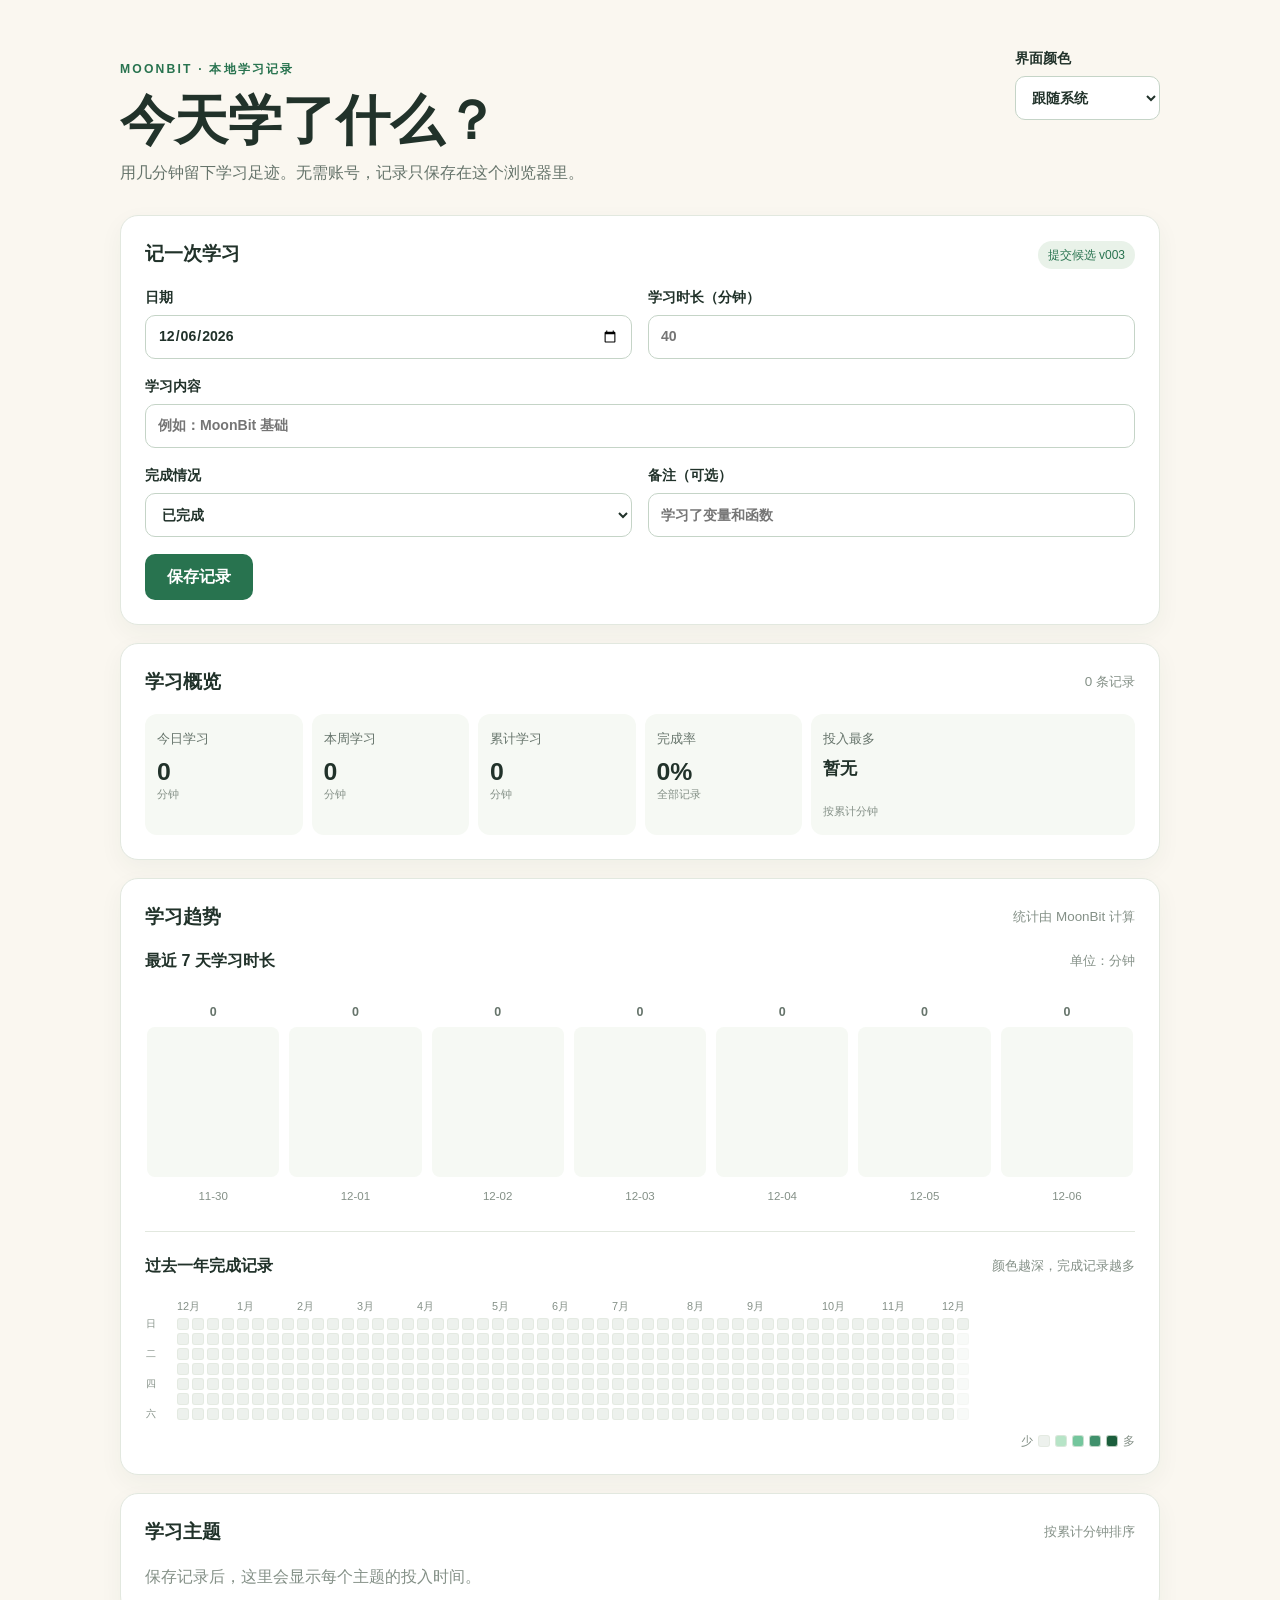
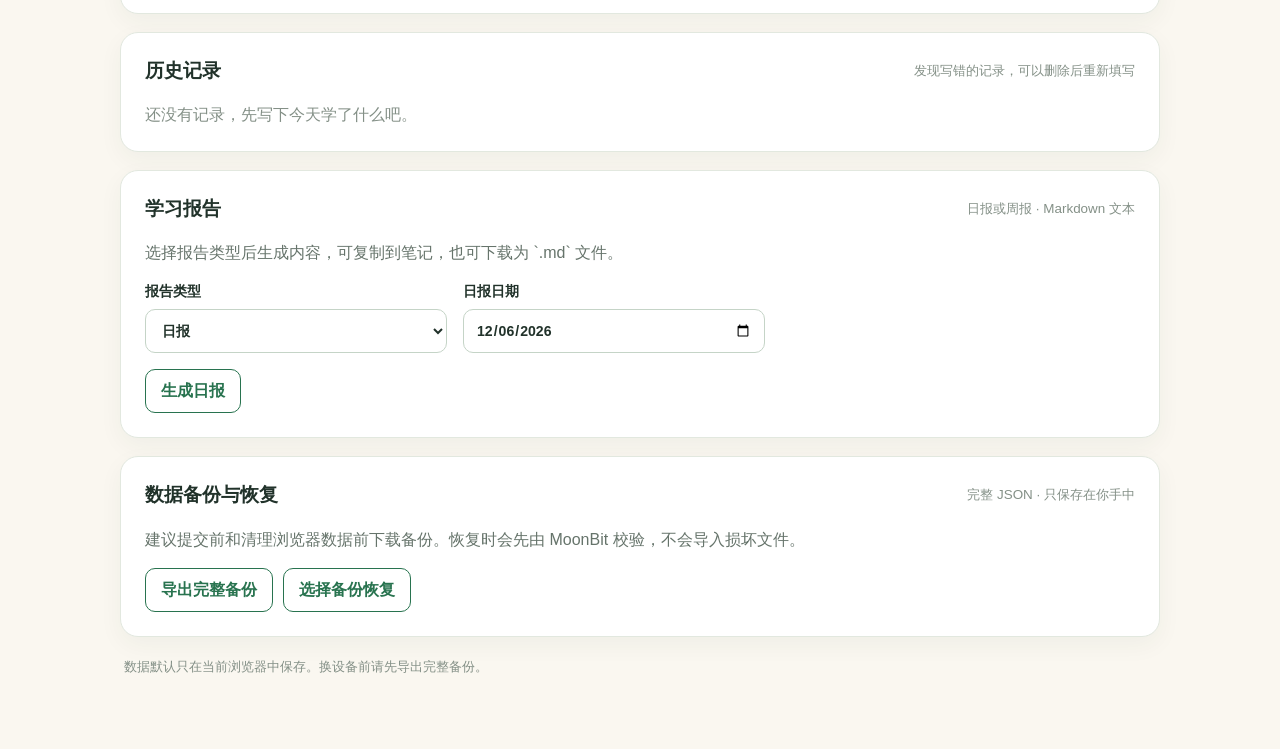
==== public/index.html @ 4a496b13 "Render the records region with Rabbita (v004 S1 increment) The topic totals and history list move fr" ====
<!doctype html>
<html lang="zh-CN" data-theme="light">
  <head>
    <meta charset="utf-8" />
    <meta name="viewport" content="width=device-width, initial-scale=1" />
    <meta name="theme-color" content="#faf7f0" />
    <meta name="description" content="使用 MoonBit 编写的本地学习打卡、趋势统计与报告助手。" />
    <title>MoonStudy · 学习打卡与统计</title>
    <link rel="stylesheet" href="./styles.css" />
    <script type="module" src="./moonstudy-app_v004.mjs"></script>
    <script type="module" src="./host.js"></script>
  </head>
  <body>
    <main class="shell">
      <header class="intro">
        <div>
          <p class="eyebrow">MOONBIT · 本地学习记录</p>
          <h1>今天学了什么？</h1>
          <p>用几分钟留下学习足迹。无需账号，记录只保存在这个浏览器里。</p>
        </div>
        <label class="theme-picker">界面颜色
          <select id="theme-select" aria-label="界面颜色">
            <option value="system">跟随系统</option>
            <option value="light">亮色</option>
            <option value="dark">暗色</option>
          </select>
        </label>
      </header>

      <noscript><p class="notice">此应用需要浏览器启用 JavaScript。</p></noscript>
      <div id="notice" class="notice" role="alert" hidden></div>
      <button id="backup-raw" class="backup" type="button" hidden>下载无法读取的原始数据</button>

      <section class="card" aria-labelledby="form-title">
        <div class="card-heading">
          <h2 id="form-title">记一次学习</h2>
          <span class="pill">提交候选 v003</span>
        </div>
        <form id="study-form">
          <div class="grid">
            <label>日期
              <input id="date" name="date" type="date" required />
            </label>
            <label>学习时长（分钟）
              <input id="minutes" name="minutes" type="number" min="1" max="1440" step="1" placeholder="40" required />
            </label>
          </div>
          <label>学习内容
            <input id="topic" name="topic" type="text" maxlength="100" placeholder="例如：MoonBit 基础" required />
          </label>
          <div class="grid">
            <label>完成情况
              <select id="completed" name="completed">
                <option value="true">已完成</option>
                <option value="false">未完成</option>
              </select>
            </label>
            <label>备注（可选）
              <input id="note" name="note" type="text" maxlength="500" placeholder="学习了变量和函数" />
            </label>
          </div>
          <button id="save" class="primary" type="submit">保存记录</button>
        </form>
      </section>

      <section class="card" aria-labelledby="summary-title">
        <div class="card-heading">
          <h2 id="summary-title">学习概览</h2>
          <span id="record-count" class="muted">0 条记录</span>
        </div>
        <div class="metrics">
          <div class="metric"><span>今日学习</span><strong id="today-minutes">0</strong><small>分钟</small></div>
          <div class="metric"><span>本周学习</span><strong id="week-minutes">0</strong><small>分钟</small></div>
          <div class="metric"><span>累计学习</span><strong id="total-minutes">0</strong><small>分钟</small></div>
          <div class="metric"><span>完成率</span><strong id="completion-rate">0%</strong><small>全部记录</small></div>
          <div class="metric metric-topic"><span>投入最多</span><strong id="top-topic">暂无</strong><small>按累计分钟</small></div>
        </div>
      </section>

      <section class="card" aria-labelledby="trend-title">
        <div class="card-heading">
          <h2 id="trend-title">学习趋势</h2>
          <span class="muted">统计由 MoonBit 计算</span>
        </div>
        <div class="trend-block">
          <div class="subheading">
            <h3>最近 7 天学习时长</h3>
            <span class="muted">单位：分钟</span>
          </div>
          <div id="bar-chart" class="bar-chart" role="img" aria-label="最近七天学习时长柱状图"></div>
        </div>
        <div class="trend-block">
          <div class="subheading">
            <h3>过去一年完成记录</h3>
            <span class="muted">颜色越深，完成记录越多</span>
          </div>
          <div class="heatmap-scroll">
            <div class="heatmap-frame">
              <div class="heatmap-corner" aria-hidden="true"></div>
              <div id="heatmap-months" class="heatmap-months" aria-hidden="true"></div>
              <div class="heatmap-weekdays" aria-hidden="true"><span>日</span><span></span><span>二</span><span></span><span>四</span><span></span><span>六</span></div>
              <div id="heatmap" class="heatmap" role="img" aria-label="过去一年每日完成记录格子图；将鼠标停在格子上可查看日期"></div>
            </div>
          </div>
          <div class="heatmap-legend" aria-label="颜色图例">
            <span>少</span><i data-level="0"></i><i data-level="1"></i><i data-level="2"></i><i data-level="3"></i><i data-level="4"></i><span>多</span>
          </div>
        </div>
      </section>

      <!-- 学习主题与历史记录由 MoonBit + Rabbita 渲染（v004 迁移中） -->
      <div id="app-records"></div>

      <section class="card" aria-labelledby="report-title">
        <div class="card-heading">
          <h2 id="report-title">学习报告</h2>
          <span class="muted">日报或周报 · Markdown 文本</span>
        </div>
        <p class="report-help">选择报告类型后生成内容，可复制到笔记，也可下载为 `.md` 文件。</p>
        <div class="report-controls">
          <label>报告类型
            <select id="report-type">
              <option value="daily">日报</option>
              <option value="weekly">周报</option>
            </select>
          </label>
          <label id="report-date-label">日报日期
            <input id="report-date" type="date" />
          </label>
        </div>
        <div class="actions">
          <button id="generate-report" class="secondary" type="button">生成日报</button>
          <button id="download-report" class="secondary" type="button" hidden>下载 .md</button>
        </div>
        <label id="report-label" class="report-label" hidden><span id="report-preview-title">日报预览</span>
          <textarea id="report-output" readonly rows="12"></textarea>
        </label>
      </section>

      <section class="card" aria-labelledby="data-title">
        <div class="card-heading">
          <h2 id="data-title">数据备份与恢复</h2>
          <span class="muted">完整 JSON · 只保存在你手中</span>
        </div>
        <p class="report-help">建议提交前和清理浏览器数据前下载备份。恢复时会先由 MoonBit 校验，不会导入损坏文件。</p>
        <div class="actions">
          <button id="export-data" class="secondary" type="button">导出完整备份</button>
          <button id="choose-restore" class="secondary" type="button">选择备份恢复</button>
          <input id="restore-file" type="file" accept="application/json,.json" hidden />
        </div>
      </section>

      <p class="footnote">数据默认只在当前浏览器中保存。换设备前请先导出完整备份。</p>
    </main>
  </body>
</html>
---- public/styles.css ----
:root {
  color-scheme: light;
  font-family: "Segoe UI", "Microsoft YaHei", sans-serif;
  line-height: 1.5;
  --page: #faf7f0;
  --surface: #ffffff;
  --surface-soft: #f6f9f4;
  --surface-input: #ffffff;
  --text: #21322a;
  --muted: #66746b;
  --quiet: #849087;
  --border: #e2e8df;
  --border-input: #c5d4c7;
  --accent: #28734f;
  --accent-hover: #1e5b3e;
  --accent-soft: #e9f2e9;
  --focus: #a1d1ae;
  --danger: #a5483b;
  --danger-soft: #fff1ee;
  --notice-bg: #fff0e8;
  --notice-text: #8b3c21;
  --shadow: #1939220c;
  --level-0: #edf1ed;
  --level-1: #b7e4c7;
  --level-2: #74c69d;
  --level-3: #40916c;
  --level-4: #1b5e3c;
}

:root[data-theme="dark"] {
  color-scheme: dark;
  --page: #111915;
  --surface: #18231d;
  --surface-soft: #202e26;
  --surface-input: #141e19;
  --text: #e6f0e9;
  --muted: #afbeb4;
  --quiet: #8fa096;
  --border: #2c3c32;
  --border-input: #455a4b;
  --accent: #65b88a;
  --accent-hover: #7cc99d;
  --accent-soft: #263d30;
  --focus: #5ba679;
  --danger: #f09a8d;
  --danger-soft: #3a2522;
  --notice-bg: #3a2a21;
  --notice-text: #ffc4a6;
  --shadow: #0000003d;
  --level-0: #26332b;
  --level-1: #315b42;
  --level-2: #3d7c56;
  --level-3: #52a56f;
  --level-4: #78d69a;
}

* { box-sizing: border-box; }
html { background: var(--page); }
body { margin: 0; color: var(--text); background: var(--page); transition: color .2s, background .2s; }
button, input, select, textarea { font: inherit; }
button { touch-action: manipulation; }

.shell { width: min(1040px, calc(100% - 36px)); margin: 48px auto 72px; }
.intro { display: flex; justify-content: space-between; align-items: flex-start; gap: 28px; margin-bottom: 30px; }
.eyebrow { color: var(--accent); font-size: .76rem; letter-spacing: .18em; font-weight: 700; }
h1 { font-size: clamp(2rem, 5vw, 3.4rem); line-height: 1.12; margin: 10px 0; }
.intro p:last-child { color: var(--muted); margin: 0; }
h2 { font-size: 1.18rem; margin: 0; }
h3 { font-size: 1rem; margin: 0; }
.theme-picker { min-width: 145px; }

.card { background: var(--surface); border: 1px solid var(--border); border-radius: 18px; padding: 24px; margin: 18px 0; box-shadow: 0 8px 24px var(--shadow); }
.card-heading, .subheading { display: flex; justify-content: space-between; align-items: center; gap: 16px; }
.card-heading { margin-bottom: 18px; }
.subheading { margin-bottom: 12px; }
.pill { background: var(--accent-soft); color: var(--accent); padding: 5px 10px; border-radius: 30px; font-size: .75rem; white-space: nowrap; }
.muted, .footnote { color: var(--quiet); font-size: .84rem; }

form { display: grid; gap: 17px; }
label { display: grid; gap: 7px; font-size: .88rem; font-weight: 600; }
.grid, .report-controls { display: grid; grid-template-columns: repeat(2, minmax(0, 1fr)); gap: 16px; }
.report-controls { max-width: 620px; margin-bottom: 16px; }
input, select, textarea { width: 100%; border: 1px solid var(--border-input); background: var(--surface-input); border-radius: 10px; color: var(--text); }
input, select { min-height: 44px; padding: 9px 12px; }
input:focus, select:focus, textarea:focus, button:focus-visible { outline: 3px solid var(--focus); outline-offset: 2px; }

.primary { justify-self: start; background: var(--accent); color: #fff; border: 0; border-radius: 10px; padding: 11px 22px; cursor: pointer; font-weight: 700; }
.primary:hover { background: var(--accent-hover); }
.primary:disabled { opacity: .55; cursor: not-allowed; }
.secondary { background: var(--surface); color: var(--accent); border: 1px solid var(--accent); border-radius: 10px; padding: 9px 15px; cursor: pointer; font-weight: 700; }
.secondary:hover { background: var(--accent-soft); }
.secondary:disabled { opacity: .5; cursor: not-allowed; }
.danger { background: var(--surface); color: var(--danger); border: 1px solid var(--danger); border-radius: 8px; padding: 5px 9px; cursor: pointer; }
.danger:hover { background: var(--danger-soft); }

.metrics { display: grid; grid-template-columns: repeat(6, minmax(0, 1fr)); gap: 9px; }
.metric { background: var(--surface-soft); border-radius: 12px; padding: 15px 12px; display: grid; align-content: start; min-width: 0; }
.metric-topic { grid-column: span 2; }
.metrics span { color: var(--muted); font-size: .8rem; }
.metrics strong { display: block; font-size: 1.55rem; line-height: 1.2; margin-top: 8px; overflow-wrap: anywhere; }
.metrics small { color: var(--quiet); font-size: .7rem; }
#top-topic { font-size: 1.08rem; line-height: 1.35; min-height: 2.7em; display: -webkit-box; -webkit-box-orient: vertical; -webkit-line-clamp: 2; overflow: hidden; word-break: break-word; }

.trend-block + .trend-block { border-top: 1px solid var(--border); margin-top: 26px; padding-top: 22px; }
.bar-chart { min-height: 220px; display: grid; grid-template-columns: repeat(7, minmax(38px, 1fr)); align-items: end; gap: 10px; padding: 6px 2px 0; }
.bar-column { min-width: 0; display: grid; grid-template-rows: 24px 150px 22px; gap: 6px; text-align: center; align-items: end; }
.bar-column strong { color: var(--muted); font-size: .78rem; font-variant-numeric: tabular-nums; }
.bar-column > span { color: var(--quiet); font-size: .72rem; }
.bar-track { height: 150px; border-radius: 8px; background: var(--surface-soft); overflow: hidden; display: flex; align-items: flex-end; }
.bar-track i { display: block; width: 100%; min-height: 0; background: linear-gradient(180deg, var(--accent-hover), var(--accent)); border-radius: 8px 8px 3px 3px; transition: height .25s ease; }

.heatmap-scroll { overflow-x: auto; padding: 4px 1px 12px; scrollbar-width: thin; }
.heatmap-frame { width: max-content; display: grid; grid-template-columns: 24px auto; grid-template-rows: 20px auto; gap: 4px 7px; }
.heatmap-corner { grid-column: 1; grid-row: 1; }
.heatmap-months { grid-column: 2; grid-row: 1; display: grid; grid-template-columns: repeat(53, 12px); gap: 3px; color: var(--quiet); font-size: .68rem; white-space: nowrap; }
.heatmap-months span { align-self: end; }
.heatmap-weekdays { grid-column: 1; grid-row: 2; display: grid; grid-template-rows: repeat(7, 12px); gap: 3px; color: var(--quiet); font-size: .65rem; line-height: 12px; }
.heatmap { width: max-content; display: grid; grid-template-rows: repeat(7, 12px); grid-auto-flow: column; grid-auto-columns: 12px; gap: 3px; }
.heatmap i, .heatmap-legend i { display: block; width: 12px; height: 12px; border-radius: 3px; background: var(--level-0); border: 1px solid color-mix(in srgb, var(--border) 78%, transparent); }
.heatmap i[data-level="1"], .heatmap-legend i[data-level="1"] { background: var(--level-1); }
.heatmap i[data-level="2"], .heatmap-legend i[data-level="2"] { background: var(--level-2); }
.heatmap i[data-level="3"], .heatmap-legend i[data-level="3"] { background: var(--level-3); }
.heatmap i[data-level="4"], .heatmap-legend i[data-level="4"] { background: var(--level-4); }
.heatmap i.future { opacity: .35; }
.heatmap-legend { display: flex; justify-content: flex-end; align-items: center; gap: 5px; color: var(--quiet); font-size: .75rem; }

.empty { color: var(--quiet); margin: 0; }
.history, .topic-list { list-style: none; padding: 0; margin: 0; }
.history li { border-top: 1px solid var(--border); padding: 13px 0; display: flex; justify-content: space-between; gap: 15px; }
.history li:first-child, .topic-list li:first-child { border-top: 0; }
.history .details { display: grid; gap: 2px; min-width: 0; }
.history .details strong, .history .details small { overflow-wrap: anywhere; }
.history .details small { color: var(--quiet); }
.history .duration { white-space: nowrap; font-weight: 700; }
.row-actions { display: flex; align-items: center; gap: 13px; }
.topic-list li { display: flex; justify-content: space-between; gap: 12px; padding: 10px 0; border-top: 1px solid var(--border); }
.topic-list li strong { overflow-wrap: anywhere; }
.topic-list li span { color: var(--muted); white-space: nowrap; }
#more-history { margin-top: 14px; }

.report-help { color: var(--muted); margin: 0 0 16px; }
.actions { display: flex; flex-wrap: wrap; gap: 10px; }
.report-label { margin-top: 16px; }
textarea { padding: 12px; resize: vertical; background: var(--surface-soft); line-height: 1.6; }
.notice { padding: 13px 15px; margin-bottom: 10px; background: var(--notice-bg); color: var(--notice-text); border-radius: 10px; }
.backup { border: 1px solid var(--notice-text); background: var(--surface); color: var(--notice-text); padding: 8px 12px; border-radius: 8px; cursor: pointer; margin-bottom: 10px; }
.footnote { margin: 20px 4px; }
[hidden] { display: none !important; }

@media (max-width: 860px) {
  .metrics { grid-template-columns: repeat(4, minmax(0, 1fr)); }
}

@media (max-width: 680px) {
  .shell { margin-top: 26px; }
  .intro { flex-direction: column; }
  .theme-picker { width: 100%; }
  .grid, .report-controls { grid-template-columns: 1fr; }
  .metrics { grid-template-columns: repeat(2, minmax(0, 1fr)); }
  .metric-topic { grid-column: span 2; }
  .card { padding: 19px; }
  .card-heading, .subheading { align-items: flex-start; flex-direction: column; }
  .history li { flex-direction: column; }
  .row-actions { justify-content: space-between; }
  .topic-list li { flex-direction: column; gap: 3px; }
  .bar-chart { gap: 5px; }
  .bar-column { grid-template-rows: 22px 125px 22px; }
  .bar-track { height: 125px; }
}
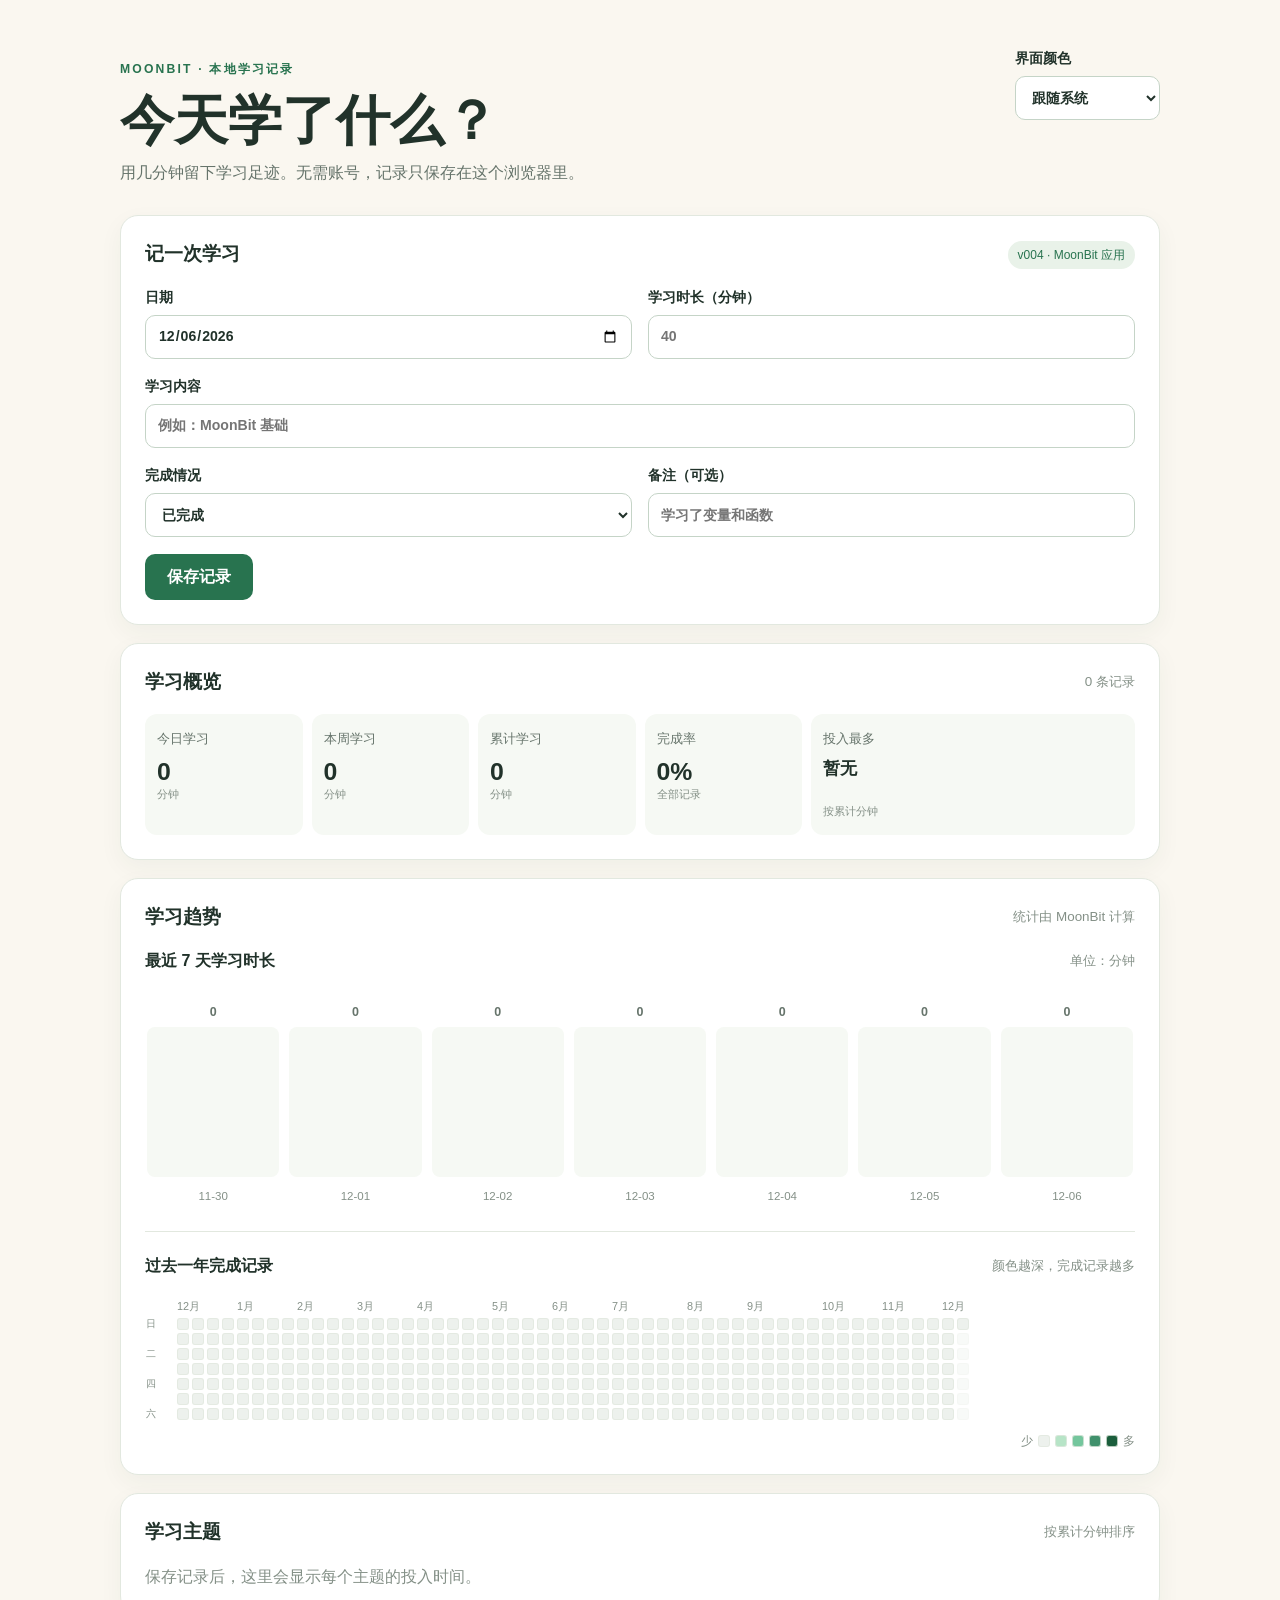
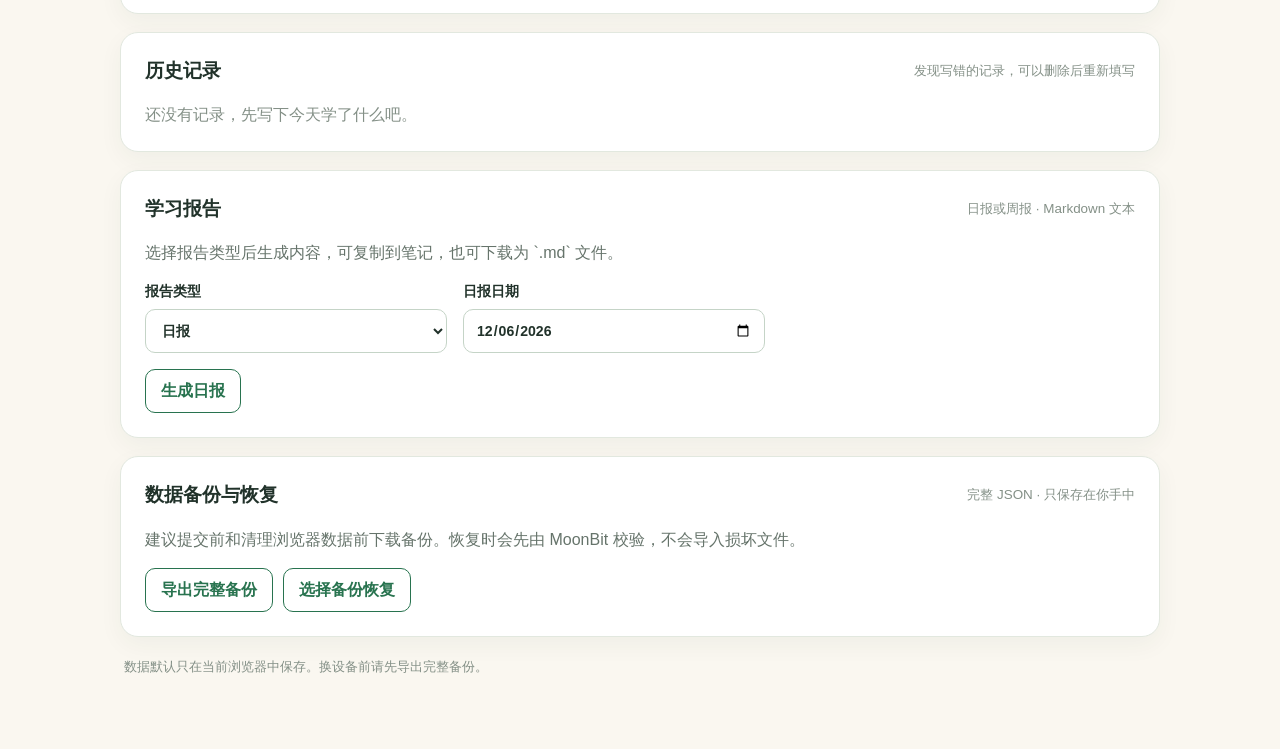
==== commit e8ec78bc: "feat: complete Rabbita S1 application migration" ====
--- a/public/index.html
+++ b/public/index.html
@@ -7,6 +7,12 @@
     <meta name="description" content="使用 MoonBit 编写的本地学习打卡、趋势统计与报告助手。" />
     <title>MoonStudy · 学习打卡与统计</title>
     <link rel="stylesheet" href="./styles.css" />
+    <!-- Edge 会暂停隐藏页面的原生 rAF；Rabbita 依赖它提交 DOM 补丁。
+         使用计时器保持同一异步边界，避免数据已更新但视图一直等待到重新载入。 -->
+    <script>
+      window.requestAnimationFrame = (callback) => setTimeout(() => callback(performance.now()), 16);
+      window.cancelAnimationFrame = (id) => clearTimeout(id);
+    </script>
     <script type="module" src="./moonstudy-app_v004.mjs"></script>
     <script type="module" src="./host.js"></script>
   </head>
@@ -31,85 +37,8 @@
       <div id="notice" class="notice" role="alert" hidden></div>
       <button id="backup-raw" class="backup" type="button" hidden>下载无法读取的原始数据</button>
 
-      <section class="card" aria-labelledby="form-title">
-        <div class="card-heading">
-          <h2 id="form-title">记一次学习</h2>
-          <span class="pill">提交候选 v003</span>
-        </div>
-        <form id="study-form">
-          <div class="grid">
-            <label>日期
-              <input id="date" name="date" type="date" required />
-            </label>
-            <label>学习时长（分钟）
-              <input id="minutes" name="minutes" type="number" min="1" max="1440" step="1" placeholder="40" required />
-            </label>
-          </div>
-          <label>学习内容
-            <input id="topic" name="topic" type="text" maxlength="100" placeholder="例如：MoonBit 基础" required />
-          </label>
-          <div class="grid">
-            <label>完成情况
-              <select id="completed" name="completed">
-                <option value="true">已完成</option>
-                <option value="false">未完成</option>
-              </select>
-            </label>
-            <label>备注（可选）
-              <input id="note" name="note" type="text" maxlength="500" placeholder="学习了变量和函数" />
-            </label>
-          </div>
-          <button id="save" class="primary" type="submit">保存记录</button>
-        </form>
-      </section>
-
-      <section class="card" aria-labelledby="summary-title">
-        <div class="card-heading">
-          <h2 id="summary-title">学习概览</h2>
-          <span id="record-count" class="muted">0 条记录</span>
-        </div>
-        <div class="metrics">
-          <div class="metric"><span>今日学习</span><strong id="today-minutes">0</strong><small>分钟</small></div>
-          <div class="metric"><span>本周学习</span><strong id="week-minutes">0</strong><small>分钟</small></div>
-          <div class="metric"><span>累计学习</span><strong id="total-minutes">0</strong><small>分钟</small></div>
-          <div class="metric"><span>完成率</span><strong id="completion-rate">0%</strong><small>全部记录</small></div>
-          <div class="metric metric-topic"><span>投入最多</span><strong id="top-topic">暂无</strong><small>按累计分钟</small></div>
-        </div>
-      </section>
-
-      <section class="card" aria-labelledby="trend-title">
-        <div class="card-heading">
-          <h2 id="trend-title">学习趋势</h2>
-          <span class="muted">统计由 MoonBit 计算</span>
-        </div>
-        <div class="trend-block">
-          <div class="subheading">
-            <h3>最近 7 天学习时长</h3>
-            <span class="muted">单位：分钟</span>
-          </div>
-          <div id="bar-chart" class="bar-chart" role="img" aria-label="最近七天学习时长柱状图"></div>
-        </div>
-        <div class="trend-block">
-          <div class="subheading">
-            <h3>过去一年完成记录</h3>
-            <span class="muted">颜色越深，完成记录越多</span>
-          </div>
-          <div class="heatmap-scroll">
-            <div class="heatmap-frame">
-              <div class="heatmap-corner" aria-hidden="true"></div>
-              <div id="heatmap-months" class="heatmap-months" aria-hidden="true"></div>
-              <div class="heatmap-weekdays" aria-hidden="true"><span>日</span><span></span><span>二</span><span></span><span>四</span><span></span><span>六</span></div>
-              <div id="heatmap" class="heatmap" role="img" aria-label="过去一年每日完成记录格子图；将鼠标停在格子上可查看日期"></div>
-            </div>
-          </div>
-          <div class="heatmap-legend" aria-label="颜色图例">
-            <span>少</span><i data-level="0"></i><i data-level="1"></i><i data-level="2"></i><i data-level="3"></i><i data-level="4"></i><span>多</span>
-          </div>
-        </div>
-      </section>
-
-      <!-- 学习主题与历史记录由 MoonBit + Rabbita 渲染（v004 迁移中） -->
-      <div id="app-records"></div>
+      <!-- 表单、概览、图表、主题与历史由 MoonBit + Rabbita 统一渲染。 -->
+      <div id="app-main"></div>
 
       <section class="card" aria-labelledby="report-title">
         <div class="card-heading">
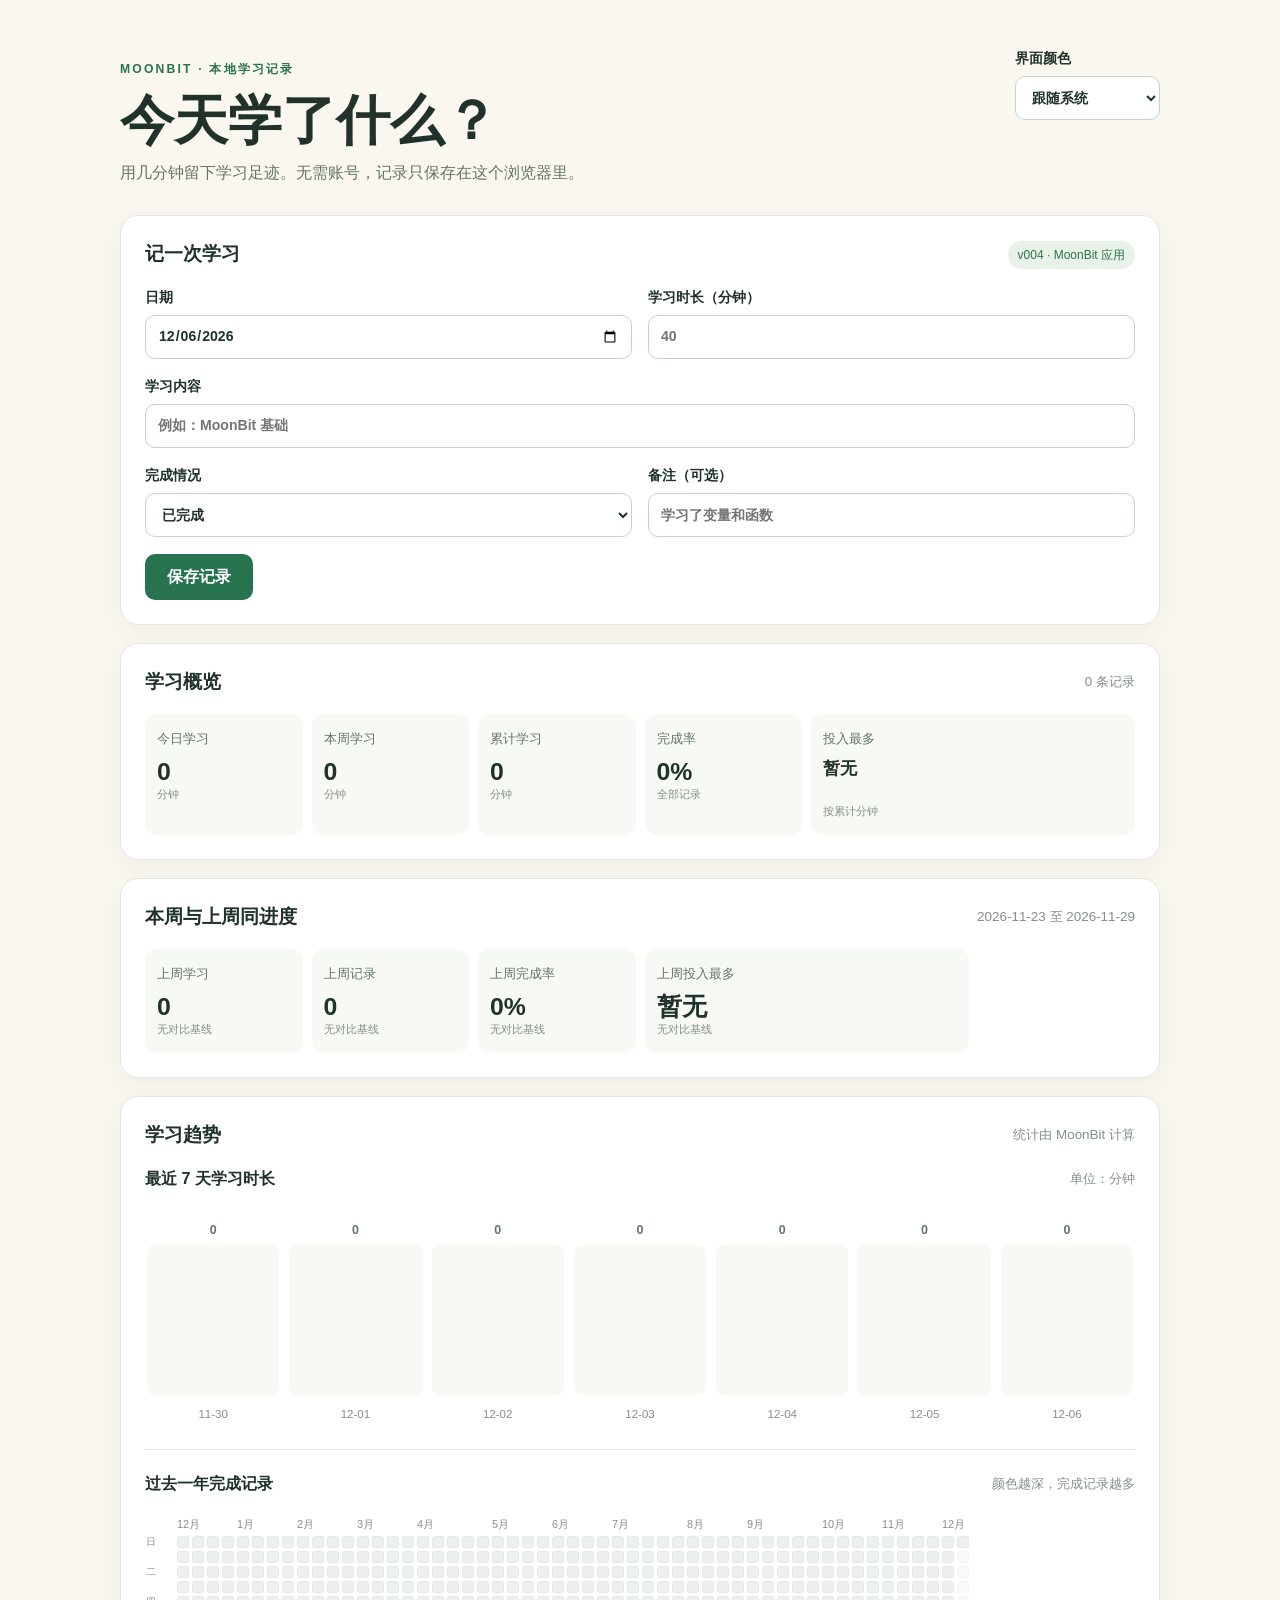
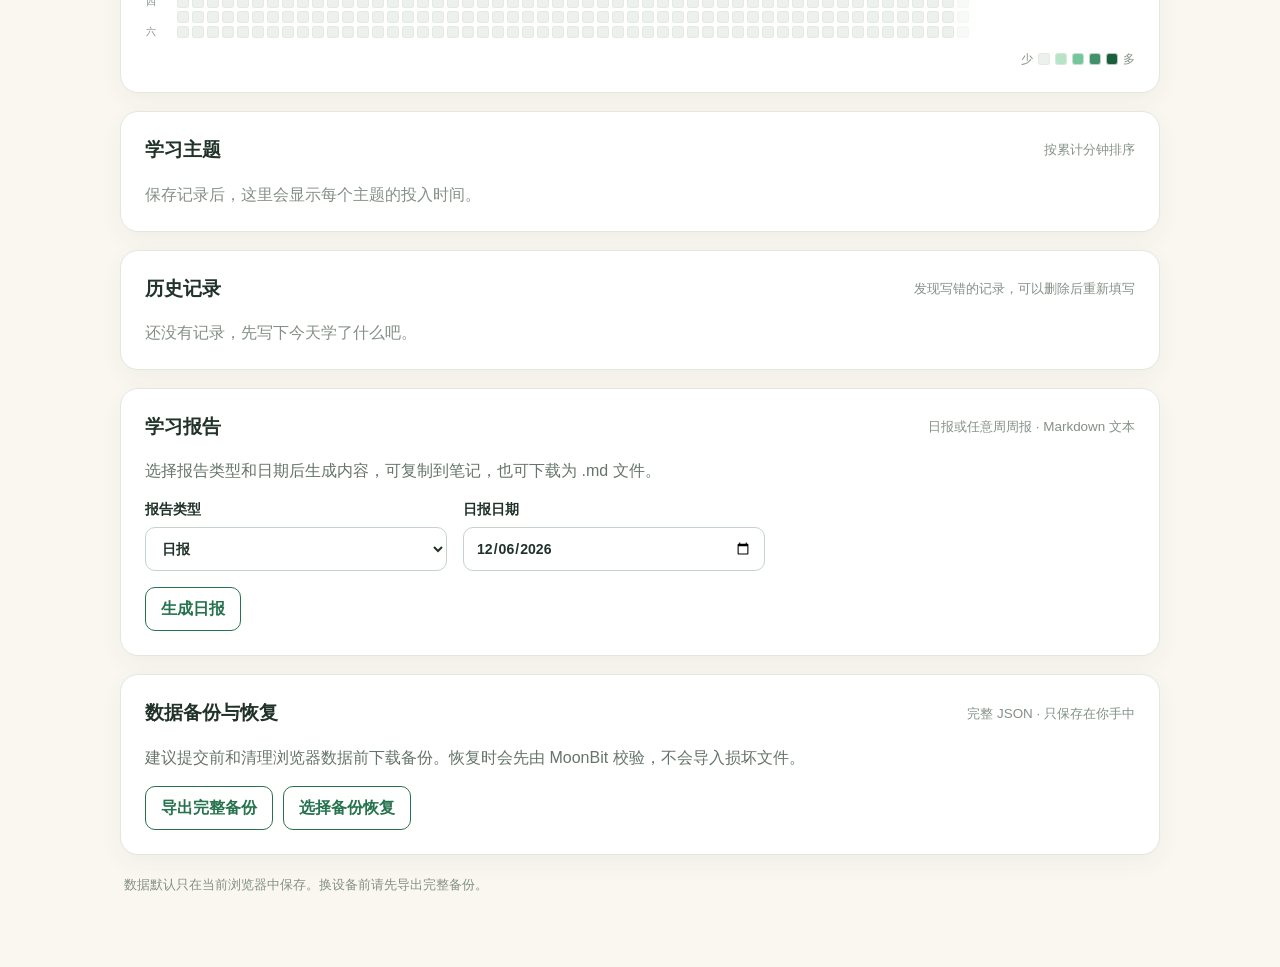
==== commit 4ee7922c: "feat: add week comparison and migrate S2 controls" ====
--- a/public/index.html
+++ b/public/index.html
@@ -24,13 +24,7 @@
           <h1>今天学了什么？</h1>
           <p>用几分钟留下学习足迹。无需账号，记录只保存在这个浏览器里。</p>
         </div>
-        <label class="theme-picker">界面颜色
-          <select id="theme-select" aria-label="界面颜色">
-            <option value="system">跟随系统</option>
-            <option value="light">亮色</option>
-            <option value="dark">暗色</option>
-          </select>
-        </label>
+        <div id="theme-root"></div>
       </header>
 
       <noscript><p class="notice">此应用需要浏览器启用 JavaScript。</p></noscript>
@@ -39,32 +33,6 @@
 
       <!-- 表单、概览、图表、主题与历史由 MoonBit + Rabbita 统一渲染。 -->
       <div id="app-main"></div>
-
-      <section class="card" aria-labelledby="report-title">
-        <div class="card-heading">
-          <h2 id="report-title">学习报告</h2>
-          <span class="muted">日报或周报 · Markdown 文本</span>
-        </div>
-        <p class="report-help">选择报告类型后生成内容，可复制到笔记，也可下载为 `.md` 文件。</p>
-        <div class="report-controls">
-          <label>报告类型
-            <select id="report-type">
-              <option value="daily">日报</option>
-              <option value="weekly">周报</option>
-            </select>
-          </label>
-          <label id="report-date-label">日报日期
-            <input id="report-date" type="date" />
-          </label>
-        </div>
-        <div class="actions">
-          <button id="generate-report" class="secondary" type="button">生成日报</button>
-          <button id="download-report" class="secondary" type="button" hidden>下载 .md</button>
-        </div>
-        <label id="report-label" class="report-label" hidden><span id="report-preview-title">日报预览</span>
-          <textarea id="report-output" readonly rows="12"></textarea>
-        </label>
-      </section>
 
       <section class="card" aria-labelledby="data-title">
         <div class="card-heading">
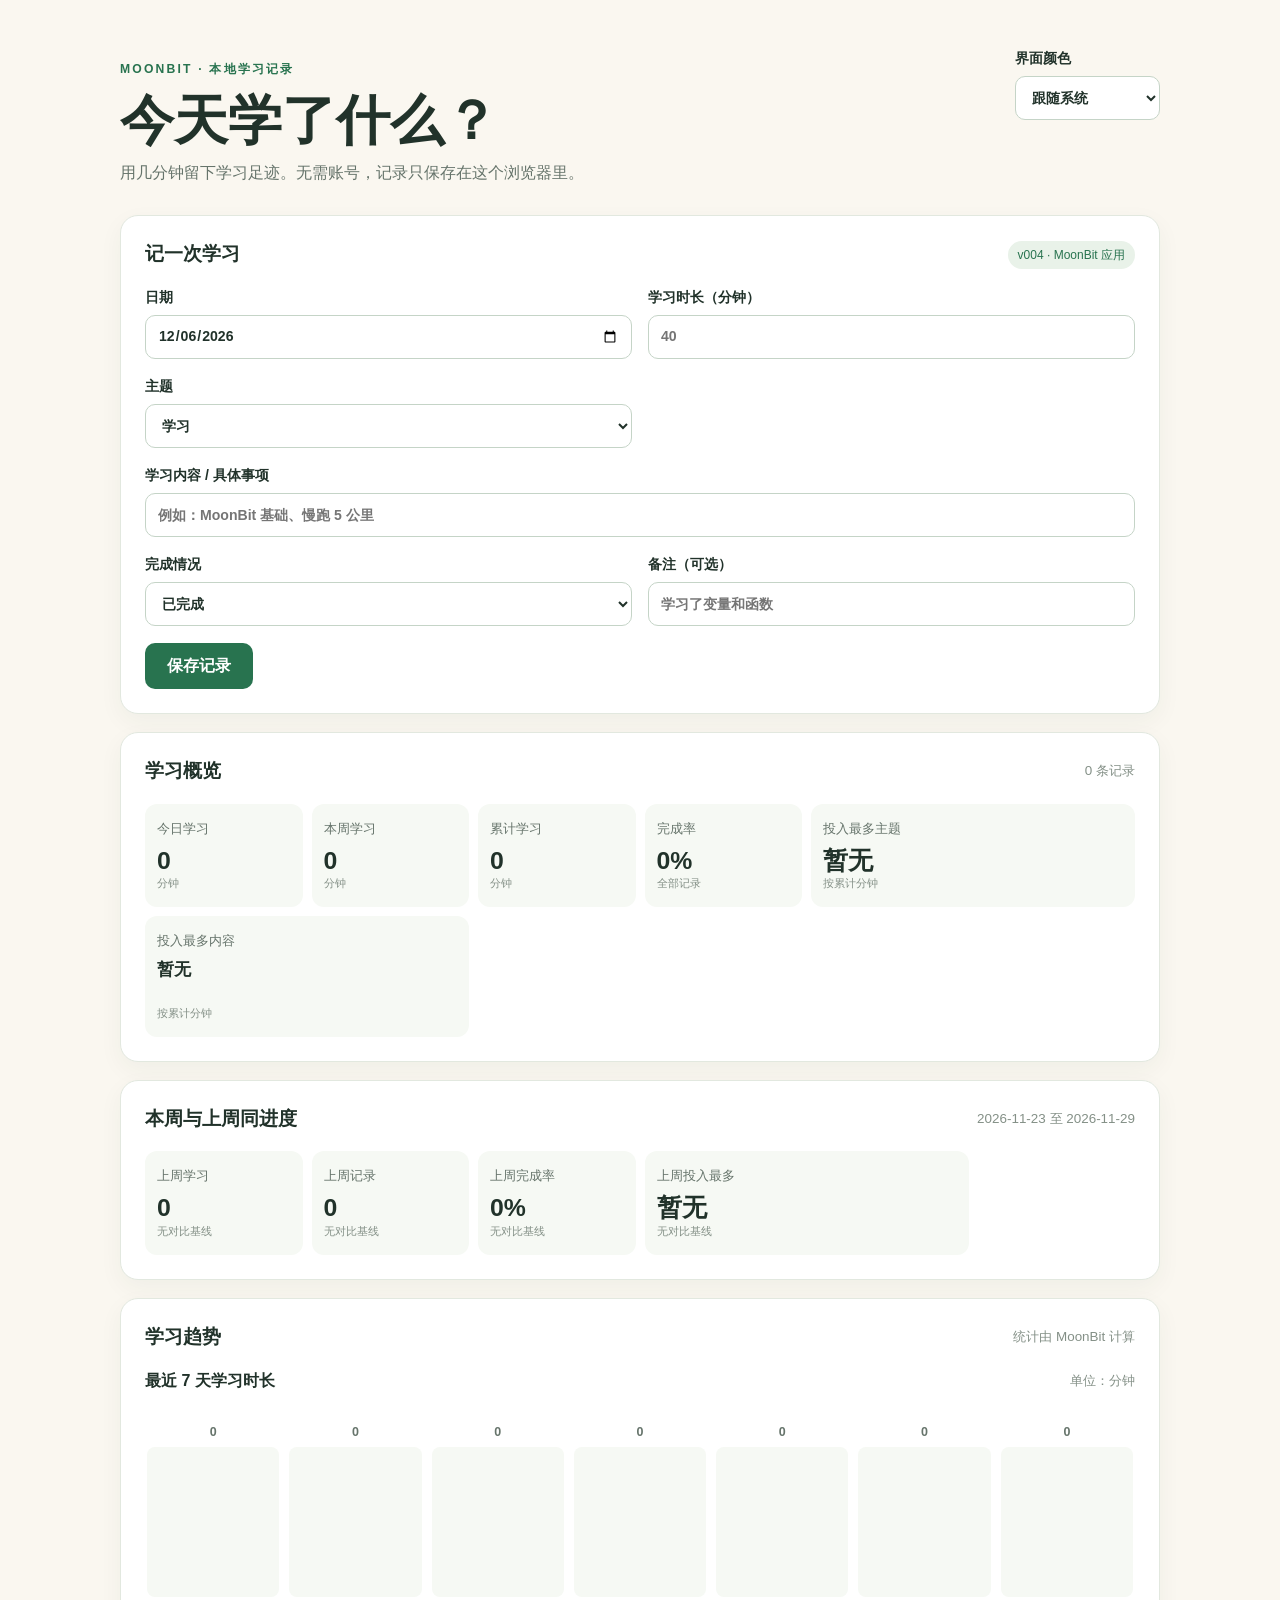
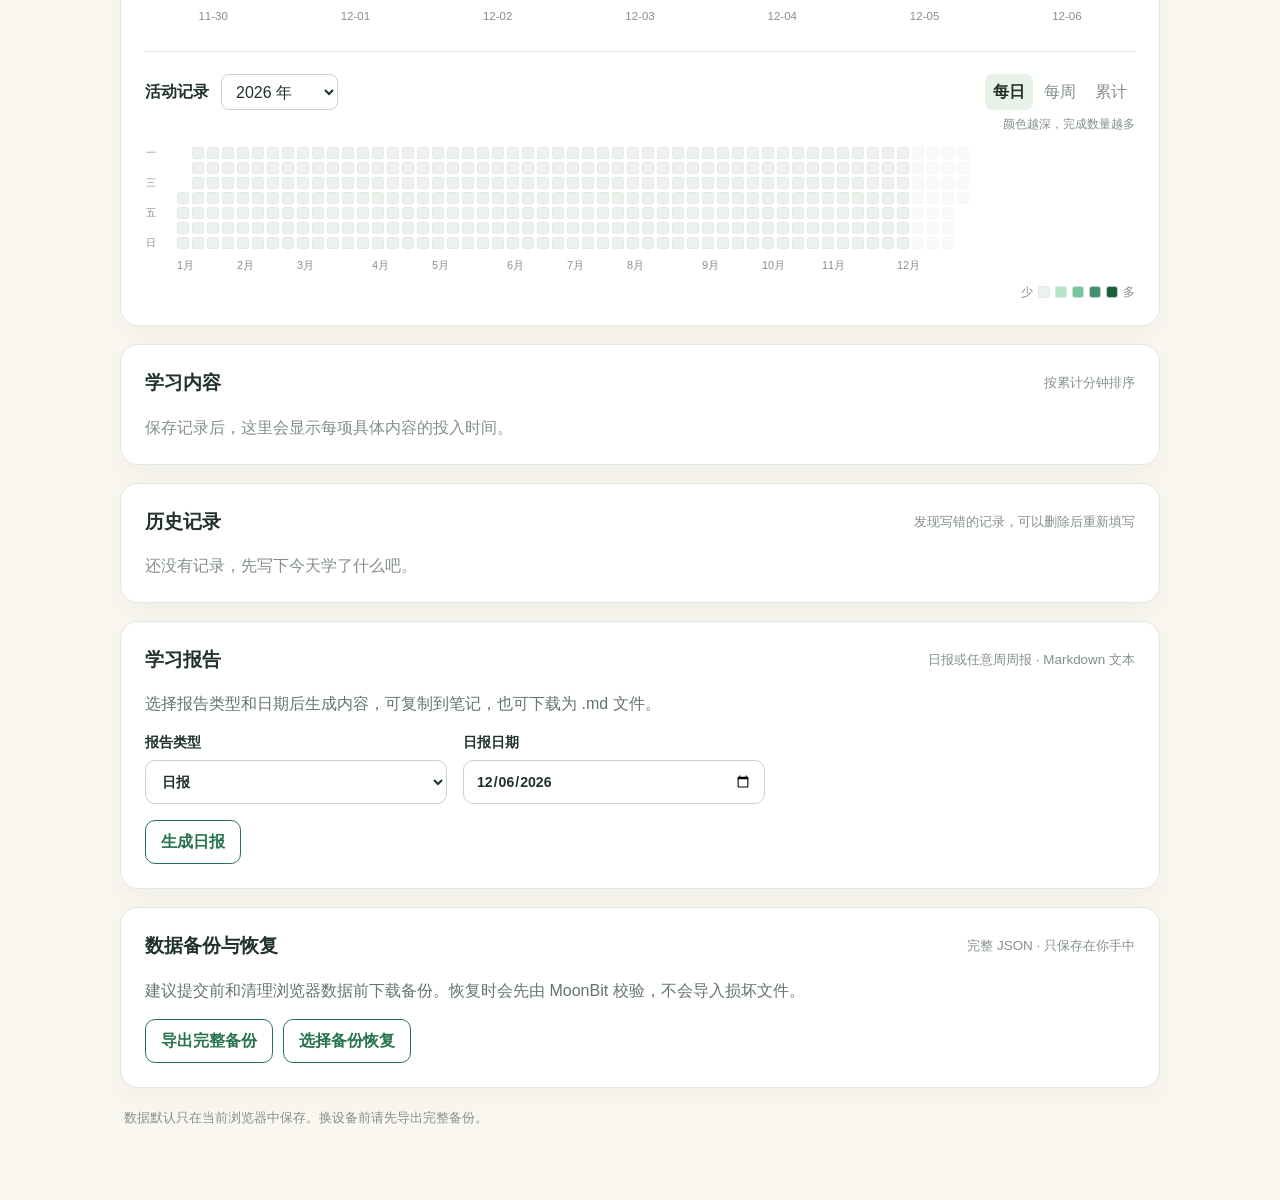
==== commit f0661ad7: "feat: add yearly activity modes" ====
--- a/public/index.html
+++ b/public/index.html
@@ -7,14 +7,13 @@
     <meta name="description" content="使用 MoonBit 编写的本地学习打卡、趋势统计与报告助手。" />
     <title>MoonStudy · 学习打卡与统计</title>
     <link rel="stylesheet" href="./styles.css" />
-    <!-- Edge 会暂停隐藏页面的原生 rAF；Rabbita 依赖它提交 DOM 补丁。
-         使用计时器保持同一异步边界，避免数据已更新但视图一直等待到重新载入。 -->
+    <!-- Rabbita 在模块求值时捕获 rAF，因此此 Edge 隐藏页调度兼容必须先执行。
+         它只替换调度原语，不包含 UI、数据或业务逻辑。 -->
     <script>
       window.requestAnimationFrame = (callback) => setTimeout(() => callback(performance.now()), 16);
       window.cancelAnimationFrame = (id) => clearTimeout(id);
     </script>
-    <script type="module" src="./moonstudy-app_v004.mjs"></script>
-    <script type="module" src="./host.js"></script>
+    <script type="module" src="./moonstudy-app_v004.mjs?v=activity-year-v1"></script>
   </head>
   <body>
     <main class="shell">
@@ -29,23 +28,9 @@
 
       <noscript><p class="notice">此应用需要浏览器启用 JavaScript。</p></noscript>
       <div id="notice" class="notice" role="alert" hidden></div>
-      <button id="backup-raw" class="backup" type="button" hidden>下载无法读取的原始数据</button>
 
-      <!-- 表单、概览、图表、主题与历史由 MoonBit + Rabbita 统一渲染。 -->
+      <!-- 全部交互界面由 MoonBit + Rabbita 统一渲染。 -->
       <div id="app-main"></div>
-
-      <section class="card" aria-labelledby="data-title">
-        <div class="card-heading">
-          <h2 id="data-title">数据备份与恢复</h2>
-          <span class="muted">完整 JSON · 只保存在你手中</span>
-        </div>
-        <p class="report-help">建议提交前和清理浏览器数据前下载备份。恢复时会先由 MoonBit 校验，不会导入损坏文件。</p>
-        <div class="actions">
-          <button id="export-data" class="secondary" type="button">导出完整备份</button>
-          <button id="choose-restore" class="secondary" type="button">选择备份恢复</button>
-          <input id="restore-file" type="file" accept="application/json,.json" hidden />
-        </div>
-      </section>
 
       <p class="footnote">数据默认只在当前浏览器中保存。换设备前请先导出完整备份。</p>
     </main>
--- a/public/styles.css
+++ b/public/styles.css
@@ -109,19 +109,33 @@
 .bar-track { height: 150px; border-radius: 8px; background: var(--surface-soft); overflow: hidden; display: flex; align-items: flex-end; }
 .bar-track i { display: block; width: 100%; min-height: 0; background: linear-gradient(180deg, var(--accent-hover), var(--accent)); border-radius: 8px 8px 3px 3px; transition: height .25s ease; }
 
-.heatmap-scroll { overflow-x: auto; padding: 4px 1px 12px; scrollbar-width: thin; }
-.heatmap-frame { width: max-content; display: grid; grid-template-columns: 24px auto; grid-template-rows: 20px auto; gap: 4px 7px; }
-.heatmap-corner { grid-column: 1; grid-row: 1; }
-.heatmap-months { grid-column: 2; grid-row: 1; display: grid; grid-template-columns: repeat(53, 12px); gap: 3px; color: var(--quiet); font-size: .68rem; white-space: nowrap; }
+.activity-toolbar { display: flex; align-items: center; justify-content: space-between; gap: 18px; }
+.activity-heading { display: flex; align-items: center; gap: 12px; }
+.activity-heading select { width: auto; min-height: 36px; padding: 5px 28px 5px 10px; border-radius: 8px; }
+.activity-tabs { display: flex; align-items: center; gap: 3px; }
+.activity-tab { border: 0; background: transparent; color: var(--quiet); padding: 6px 8px; border-radius: 7px; cursor: pointer; }
+.activity-tab:hover { color: var(--text); background: var(--surface-soft); }
+.activity-tab.active { color: var(--text); font-weight: 700; background: var(--accent-soft); }
+.activity-note { margin: 5px 0 10px; color: var(--quiet); font-size: .75rem; text-align: right; }
+.activity-body { min-width: 0; }
+.heatmap-scroll { overflow-x: auto; padding: 4px 1px 10px; scrollbar-width: thin; }
+.heatmap-frame { width: max-content; display: grid; grid-template-columns: 24px auto; grid-template-rows: auto 20px; gap: 4px 7px; }
+.heatmap-corner { grid-column: 1; grid-row: 2; }
+.heatmap-months { grid-column: 2; grid-row: 2; display: grid; grid-template-columns: repeat(54, 12px); gap: 3px; color: var(--quiet); font-size: .68rem; white-space: nowrap; }
 .heatmap-months span { align-self: end; }
-.heatmap-weekdays { grid-column: 1; grid-row: 2; display: grid; grid-template-rows: repeat(7, 12px); gap: 3px; color: var(--quiet); font-size: .65rem; line-height: 12px; }
-.heatmap { width: max-content; display: grid; grid-template-rows: repeat(7, 12px); grid-auto-flow: column; grid-auto-columns: 12px; gap: 3px; }
-.heatmap i, .heatmap-legend i { display: block; width: 12px; height: 12px; border-radius: 3px; background: var(--level-0); border: 1px solid color-mix(in srgb, var(--border) 78%, transparent); }
-.heatmap i[data-level="1"], .heatmap-legend i[data-level="1"] { background: var(--level-1); }
-.heatmap i[data-level="2"], .heatmap-legend i[data-level="2"] { background: var(--level-2); }
-.heatmap i[data-level="3"], .heatmap-legend i[data-level="3"] { background: var(--level-3); }
-.heatmap i[data-level="4"], .heatmap-legend i[data-level="4"] { background: var(--level-4); }
+.heatmap-weekdays { grid-column: 1; grid-row: 1; display: grid; grid-template-rows: repeat(7, 12px); gap: 3px; color: var(--quiet); font-size: .65rem; line-height: 12px; }
+.heatmap { grid-column: 2; grid-row: 1; width: max-content; display: grid; grid-template-rows: repeat(7, 12px); grid-auto-flow: column; grid-auto-columns: 12px; gap: 3px; }
+.activity-blank { display: block; width: 12px; height: 12px; }
+.heatmap i, .weekly-activity i, .cumulative-activity i, .heatmap-legend i { display: block; width: 12px; height: 12px; border-radius: 3px; background: var(--level-0); border: 1px solid color-mix(in srgb, var(--border) 78%, transparent); }
+.heatmap i[data-level="1"], .weekly-activity i[data-level="1"], .cumulative-activity i[data-level="1"], .heatmap-legend i[data-level="1"] { background: var(--level-1); }
+.heatmap i[data-level="2"], .weekly-activity i[data-level="2"], .cumulative-activity i[data-level="2"], .heatmap-legend i[data-level="2"] { background: var(--level-2); }
+.heatmap i[data-level="3"], .weekly-activity i[data-level="3"], .cumulative-activity i[data-level="3"], .heatmap-legend i[data-level="3"] { background: var(--level-3); }
+.heatmap i[data-level="4"], .weekly-activity i[data-level="4"], .cumulative-activity i[data-level="4"], .heatmap-legend i[data-level="4"] { background: var(--level-4); }
 .heatmap i.future { opacity: .35; }
+.weekly-activity { width: max-content; min-width: 100%; display: grid; grid-template-columns: repeat(53, 12px); gap: 3px; padding: 18px 0; }
+.cumulative-activity { display: grid; grid-template-columns: repeat(12, minmax(42px, 1fr)); gap: 7px; padding: 12px 0 8px; }
+.cumulative-item { display: grid; justify-items: center; gap: 7px; color: var(--quiet); font-size: .7rem; }
+.cumulative-activity i { width: 100%; height: 34px; border-radius: 6px; }
 .heatmap-legend { display: flex; justify-content: flex-end; align-items: center; gap: 5px; color: var(--quiet); font-size: .75rem; }
 
 .empty { color: var(--quiet); margin: 0; }
@@ -166,4 +180,7 @@
   .bar-chart { gap: 5px; }
   .bar-column { grid-template-rows: 22px 125px 22px; }
   .bar-track { height: 125px; }
+  .activity-toolbar { align-items: flex-start; flex-direction: column; }
+  .activity-tabs { align-self: flex-end; }
+  .cumulative-activity { grid-template-columns: repeat(6, minmax(42px, 1fr)); row-gap: 14px; }
 }
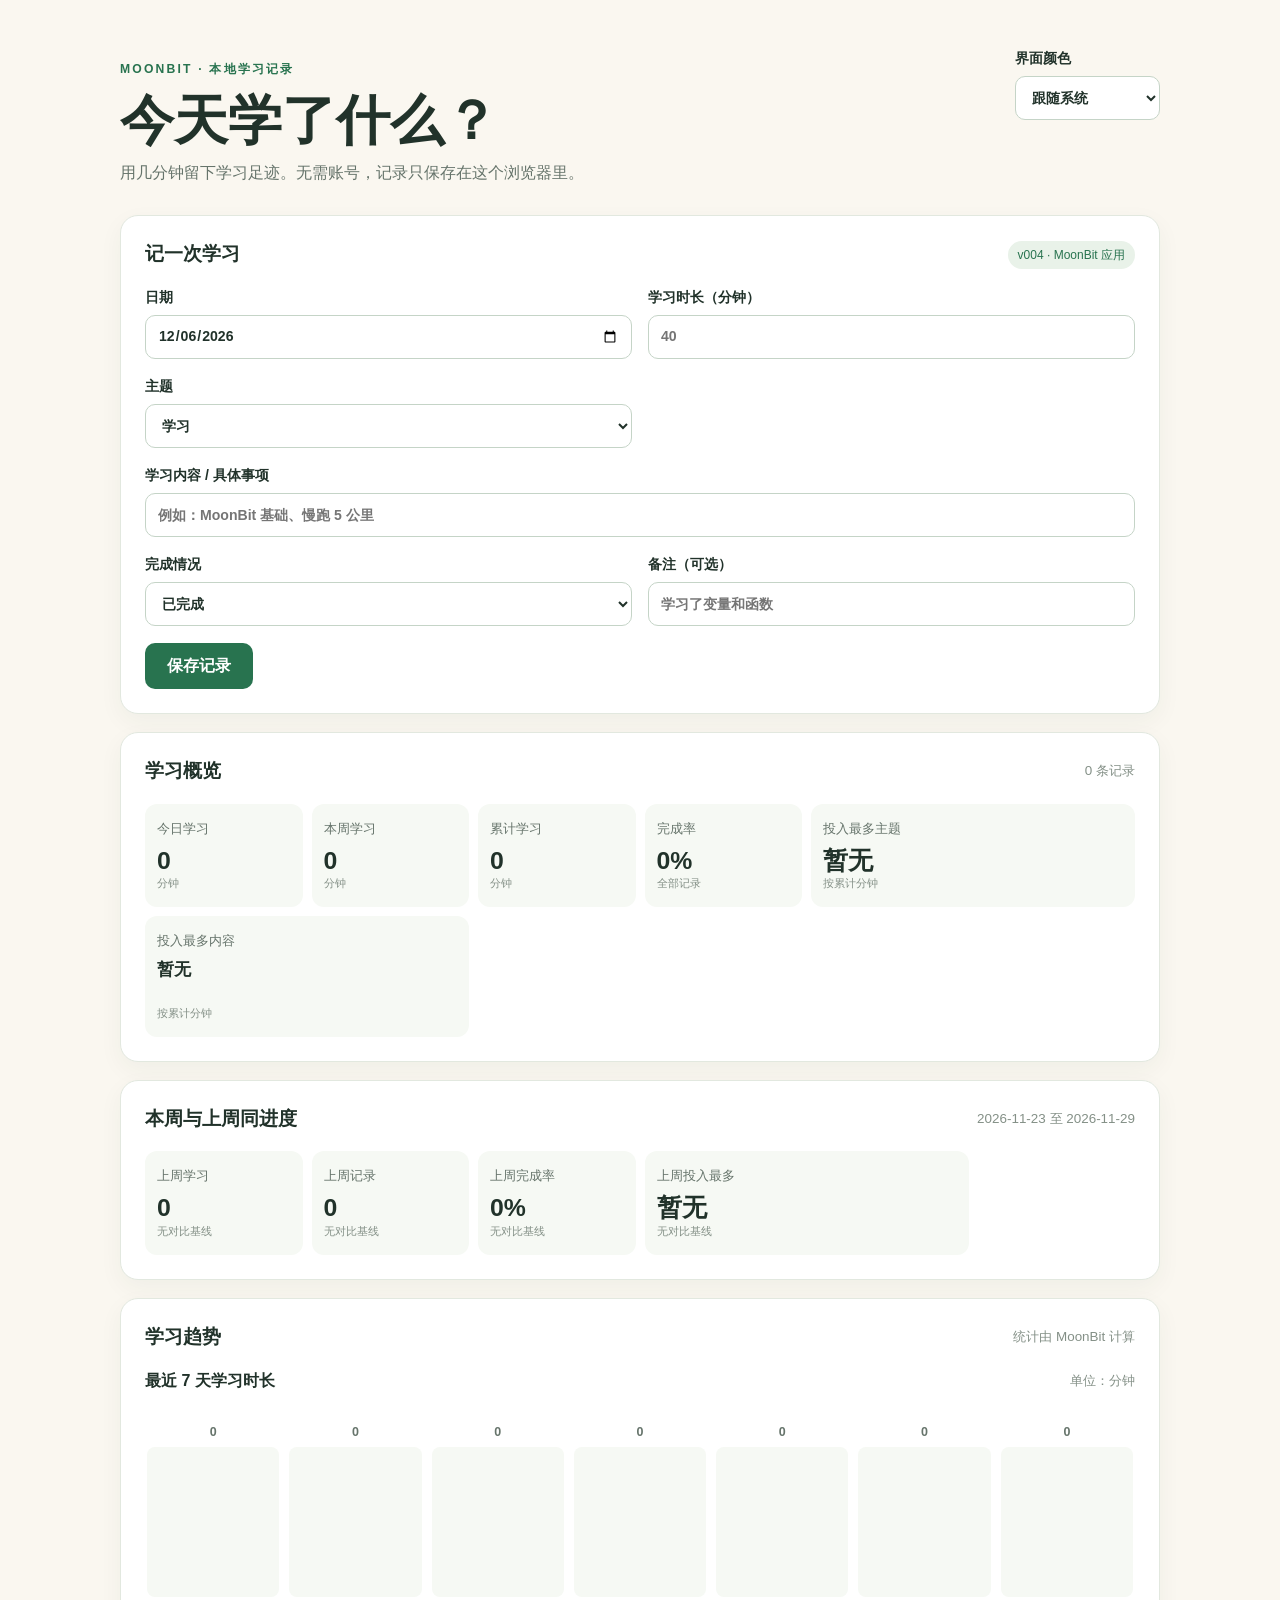
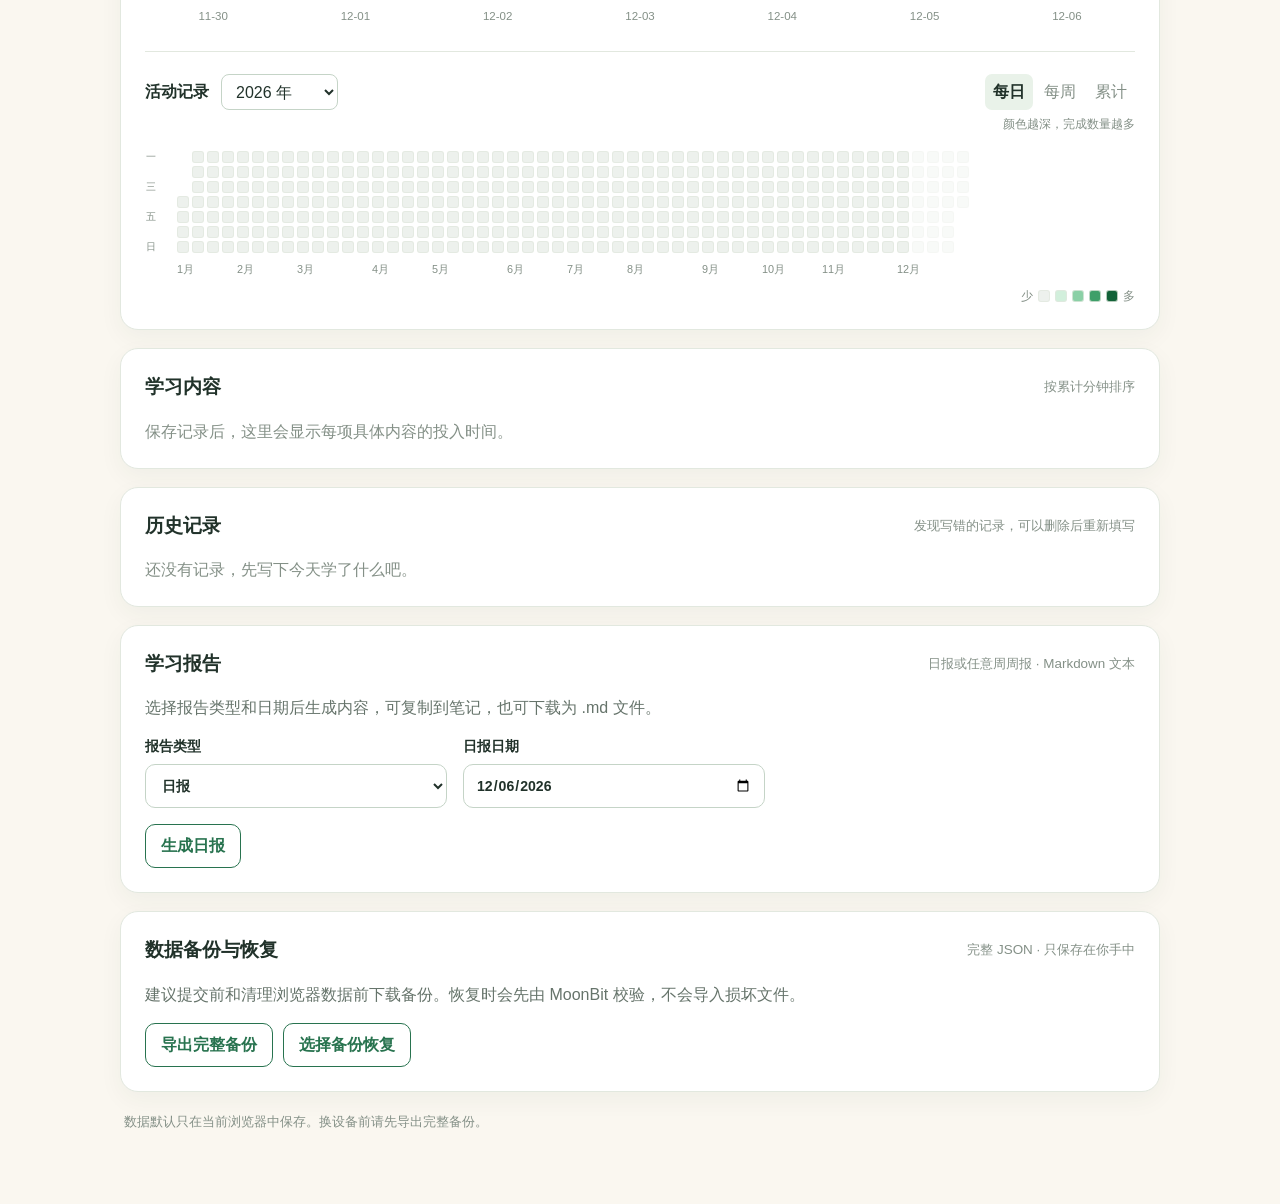
==== commit b271ea96: "fix: keep activity cells truthful" ====
--- a/public/index.html
+++ b/public/index.html
@@ -13,7 +13,7 @@
       window.requestAnimationFrame = (callback) => setTimeout(() => callback(performance.now()), 16);
       window.cancelAnimationFrame = (id) => clearTimeout(id);
     </script>
-    <script type="module" src="./moonstudy-app_v004.mjs?v=activity-year-v1"></script>
+    <script type="module" src="./moonstudy-app_v004.mjs?v=truthful-activity-v3"></script>
   </head>
   <body>
     <main class="shell">
--- a/public/styles.css
+++ b/public/styles.css
@@ -21,10 +21,10 @@
   --notice-text: #8b3c21;
   --shadow: #1939220c;
   --level-0: #edf1ed;
-  --level-1: #b7e4c7;
-  --level-2: #74c69d;
-  --level-3: #40916c;
-  --level-4: #1b5e3c;
+  --level-1: #d2efdc;
+  --level-2: #8bd0a6;
+  --level-3: #3e9f69;
+  --level-4: #126238;
 }
 
 :root[data-theme="dark"] {
@@ -48,10 +48,10 @@
   --notice-text: #ffc4a6;
   --shadow: #0000003d;
   --level-0: #26332b;
-  --level-1: #315b42;
-  --level-2: #3d7c56;
-  --level-3: #52a56f;
-  --level-4: #78d69a;
+  --level-1: #294936;
+  --level-2: #397452;
+  --level-3: #55a777;
+  --level-4: #83dda2;
 }
 
 * { box-sizing: border-box; }
@@ -132,10 +132,14 @@
 .heatmap i[data-level="3"], .weekly-activity i[data-level="3"], .cumulative-activity i[data-level="3"], .heatmap-legend i[data-level="3"] { background: var(--level-3); }
 .heatmap i[data-level="4"], .weekly-activity i[data-level="4"], .cumulative-activity i[data-level="4"], .heatmap-legend i[data-level="4"] { background: var(--level-4); }
 .heatmap i.future { opacity: .35; }
-.weekly-activity { width: max-content; min-width: 100%; display: grid; grid-template-columns: repeat(53, 12px); gap: 3px; padding: 18px 0; }
-.cumulative-activity { display: grid; grid-template-columns: repeat(12, minmax(42px, 1fr)); gap: 7px; padding: 12px 0 8px; }
-.cumulative-item { display: grid; justify-items: center; gap: 7px; color: var(--quiet); font-size: .7rem; }
-.cumulative-activity i { width: 100%; height: 34px; border-radius: 6px; }
+.activity-matrix-frame { width: max-content; display: grid; grid-template-rows: auto 20px; gap: 4px; }
+.activity-matrix { grid-column: 1; grid-row: 1; }
+.activity-matrix-months { grid-column: 1; grid-row: 2; }
+.activity-grid-scroll { padding-top: 52px; margin-top: -44px; }
+.activity-cell { position: relative; overflow: visible; }
+.activity-cell:hover { z-index: 20; outline: 2px solid var(--text); outline-offset: 1px; }
+.activity-cell:hover::after { content: attr(data-tooltip); position: absolute; left: 50%; bottom: calc(100% + 9px); transform: translateX(-50%); width: max-content; max-width: 290px; padding: 8px 11px; border-radius: 9px; background: #171918; color: #fff; box-shadow: 0 8px 22px #0005; font: 600 .76rem/1.35 "Segoe UI", "Microsoft YaHei", sans-serif; white-space: nowrap; pointer-events: none; }
+.activity-cell:hover::before { content: ""; position: absolute; left: 50%; bottom: calc(100% + 4px); transform: translateX(-50%); border: 5px solid transparent; border-top-color: #171918; pointer-events: none; }
 .heatmap-legend { display: flex; justify-content: flex-end; align-items: center; gap: 5px; color: var(--quiet); font-size: .75rem; }
 
 .empty { color: var(--quiet); margin: 0; }
@@ -182,5 +186,4 @@
   .bar-track { height: 125px; }
   .activity-toolbar { align-items: flex-start; flex-direction: column; }
   .activity-tabs { align-self: flex-end; }
-  .cumulative-activity { grid-template-columns: repeat(6, minmax(42px, 1fr)); row-gap: 14px; }
 }
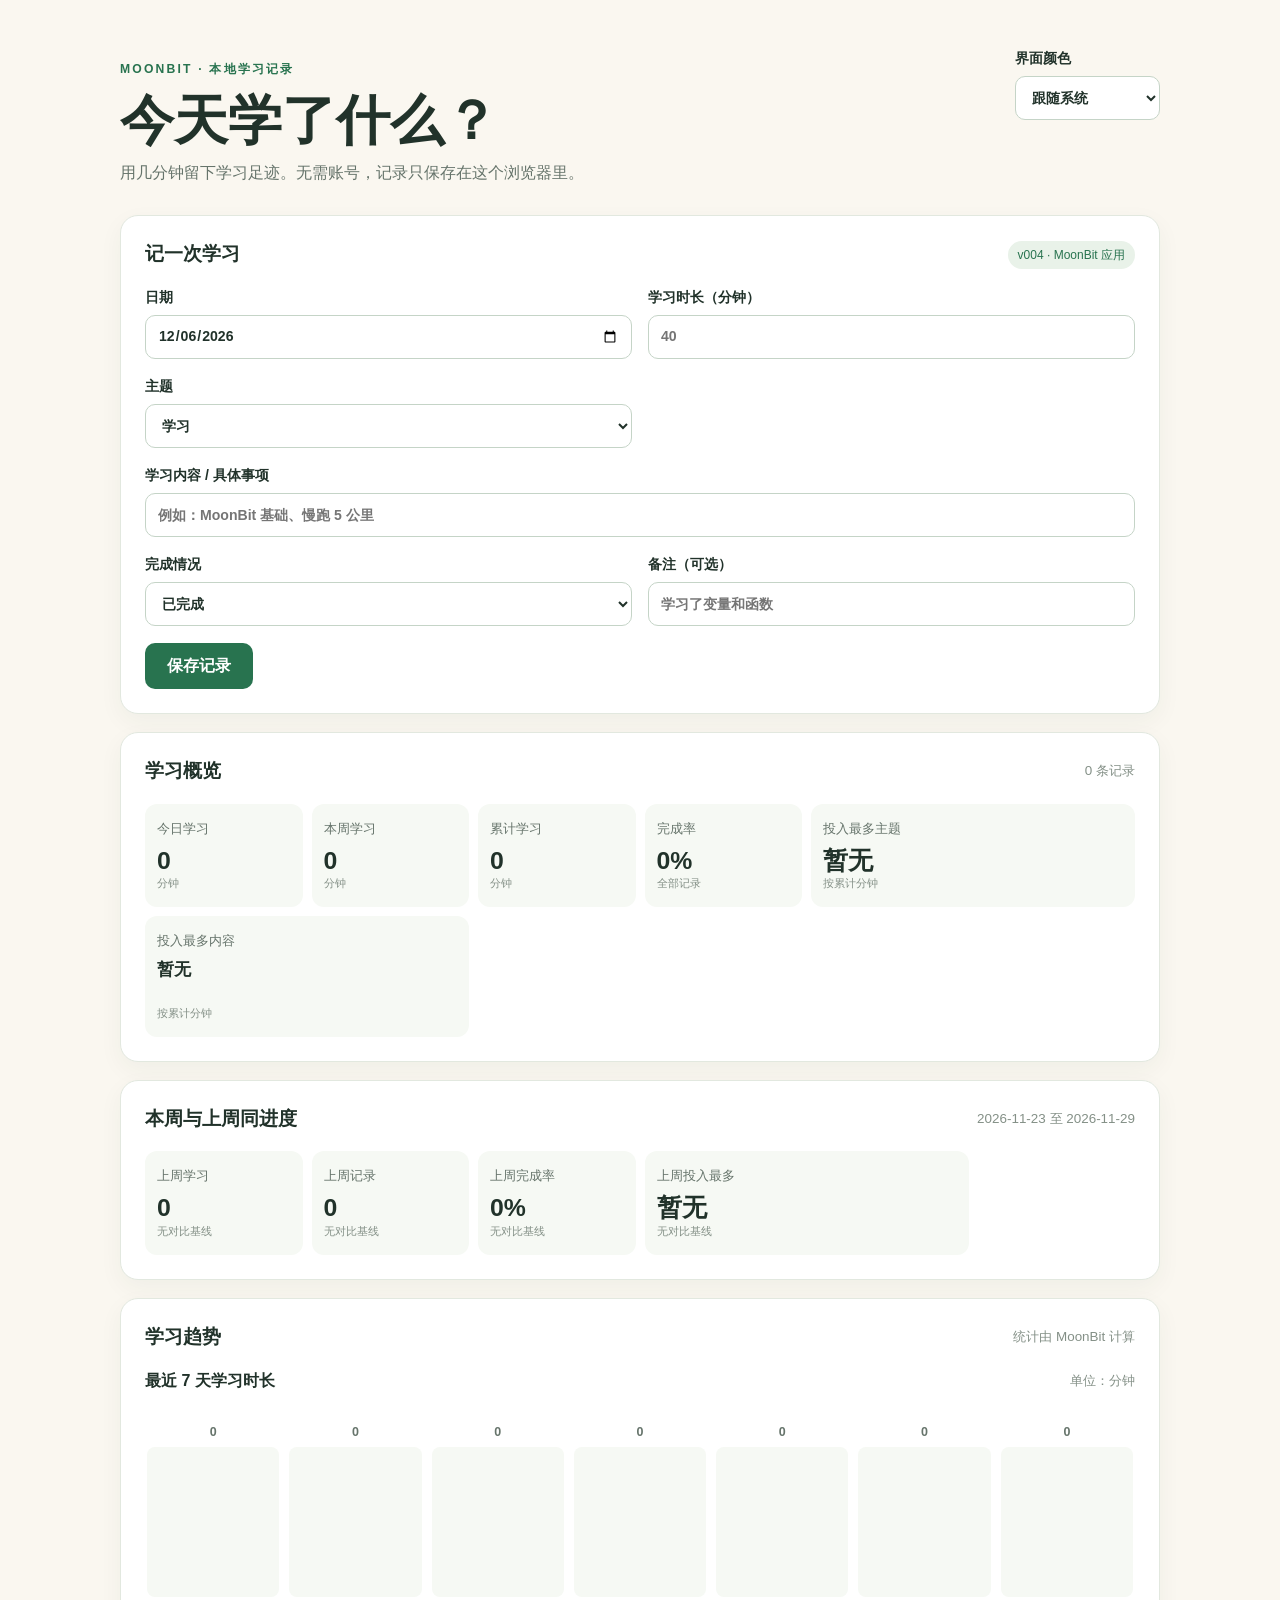
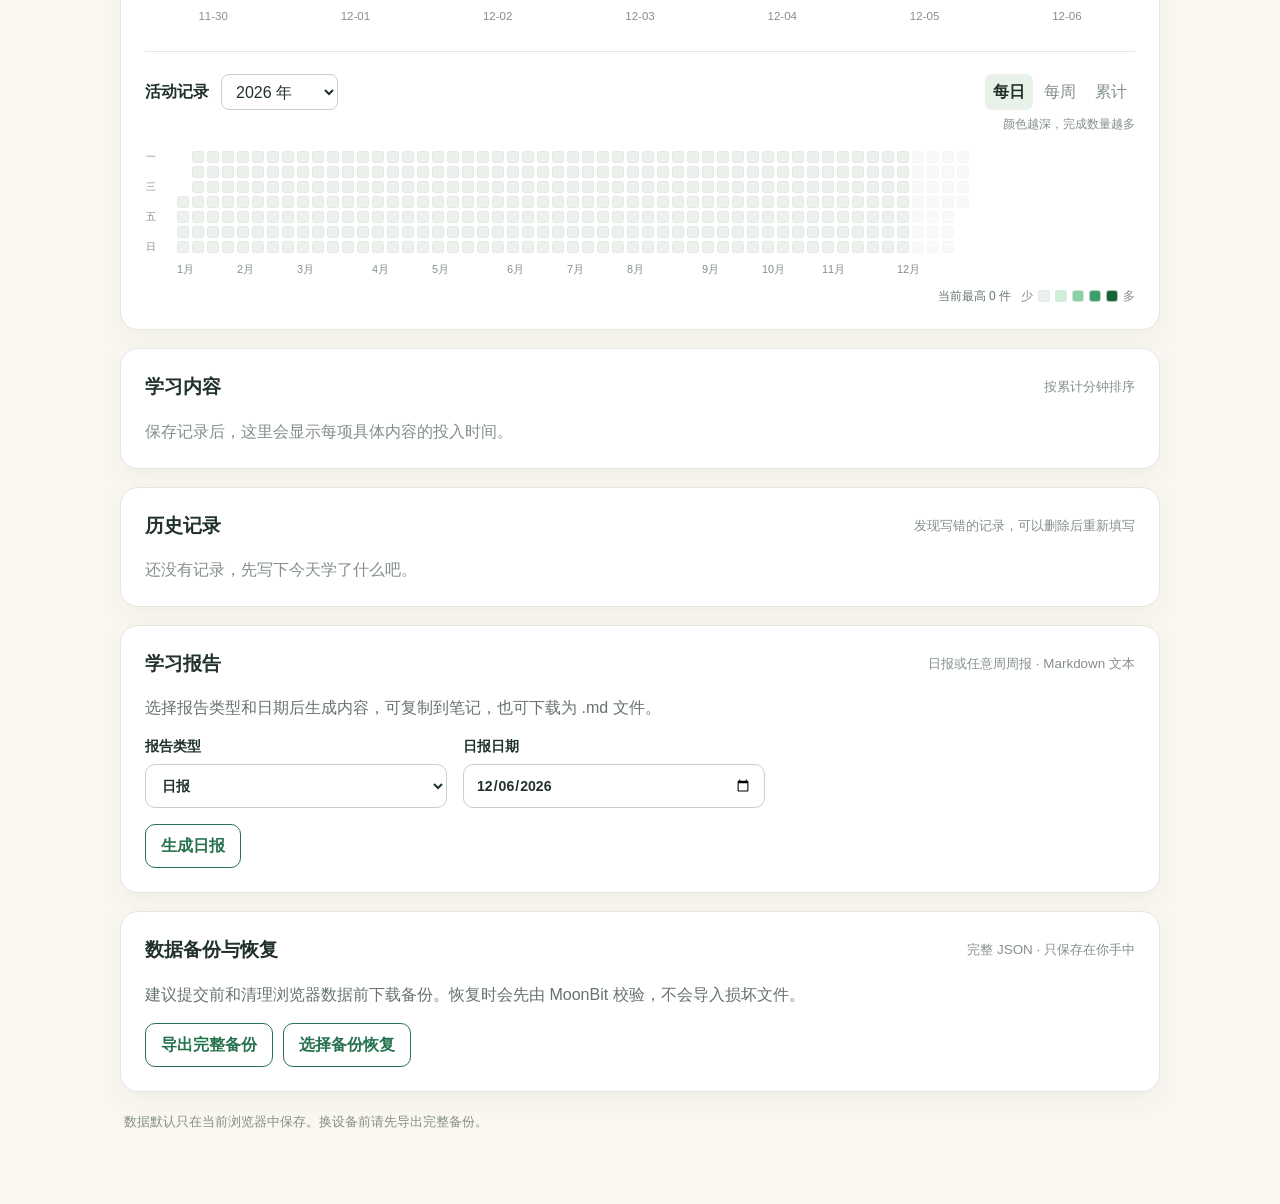
==== commit 9211de26: "fix: explain dynamic activity levels" ====
--- a/public/index.html
+++ b/public/index.html
@@ -13,7 +13,7 @@
       window.requestAnimationFrame = (callback) => setTimeout(() => callback(performance.now()), 16);
       window.cancelAnimationFrame = (id) => clearTimeout(id);
     </script>
-    <script type="module" src="./moonstudy-app_v004.mjs?v=truthful-activity-v3"></script>
+    <script type="module" src="./moonstudy-app_v004.mjs?v=dynamic-levels-v4"></script>
   </head>
   <body>
     <main class="shell">
--- a/public/styles.css
+++ b/public/styles.css
@@ -141,6 +141,7 @@
 .activity-cell:hover::after { content: attr(data-tooltip); position: absolute; left: 50%; bottom: calc(100% + 9px); transform: translateX(-50%); width: max-content; max-width: 290px; padding: 8px 11px; border-radius: 9px; background: #171918; color: #fff; box-shadow: 0 8px 22px #0005; font: 600 .76rem/1.35 "Segoe UI", "Microsoft YaHei", sans-serif; white-space: nowrap; pointer-events: none; }
 .activity-cell:hover::before { content: ""; position: absolute; left: 50%; bottom: calc(100% + 4px); transform: translateX(-50%); border: 5px solid transparent; border-top-color: #171918; pointer-events: none; }
 .heatmap-legend { display: flex; justify-content: flex-end; align-items: center; gap: 5px; color: var(--quiet); font-size: .75rem; }
+.legend-maximum { margin-right: 5px; color: var(--muted); }
 
 .empty { color: var(--quiet); margin: 0; }
 .history, .topic-list { list-style: none; padding: 0; margin: 0; }
